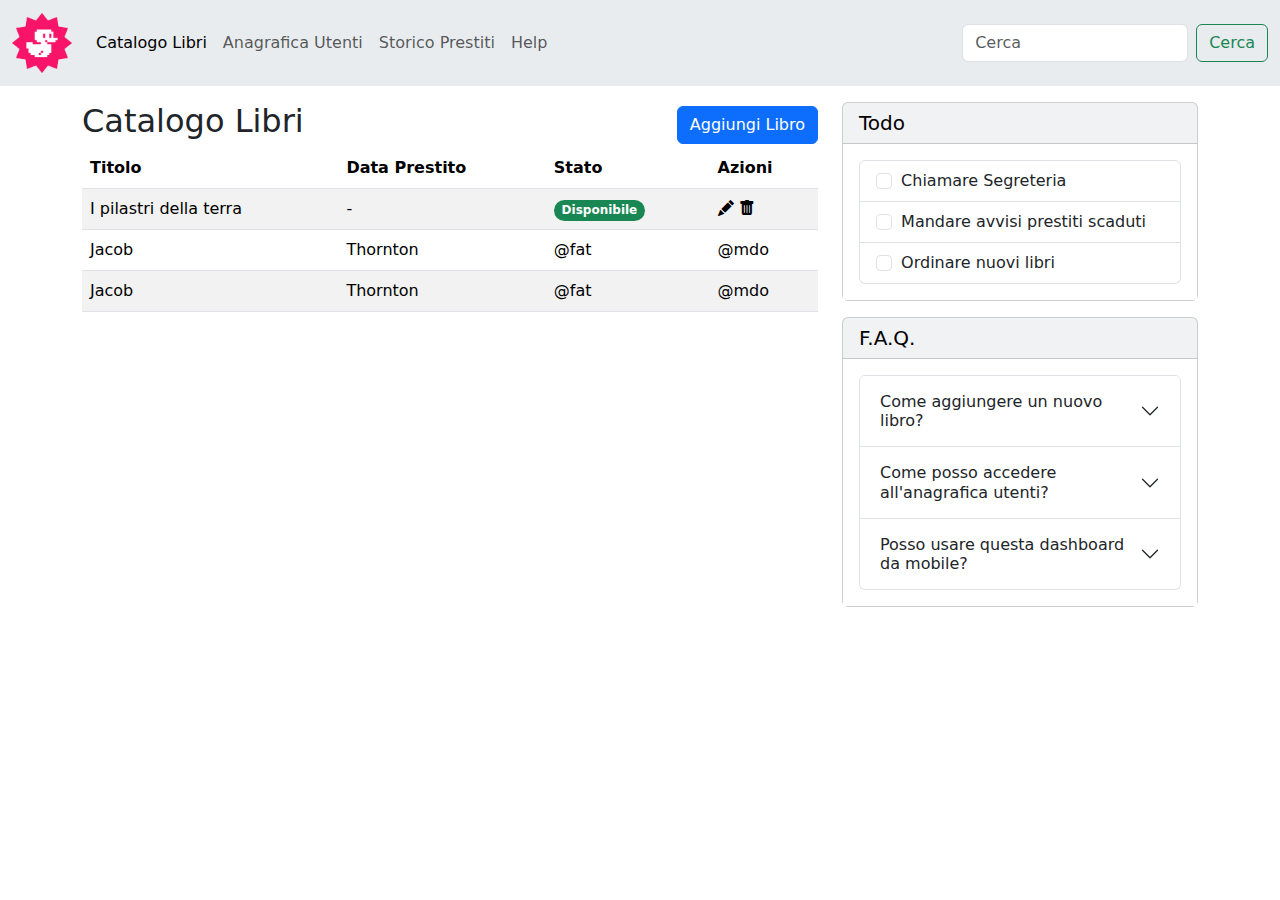
==== index.html @ d2638d70 "ADD: Base Layout and BS components" ====
<!DOCTYPE html>
<html lang="it">
<head>
   <meta charset="UTF-8">
   <meta name="viewport" content="width=device-width, initial-scale=1.0">
   <title>Bootstrap Dashboard</title>
   <link rel="stylesheet" href="/./css/style.css">
   <link href="https://cdn.jsdelivr.net/npm/bootstrap@5.3.3/dist/css/bootstrap.min.css" rel="stylesheet" integrity="sha384-QWTKZyjpPEjISv5WaRU9OFeRpok6YctnYmDr5pNlyT2bRjXh0JMhjY6hW+ALEwIH" crossorigin="anonymous">
   <link rel="stylesheet" href="https://cdn.jsdelivr.net/npm/bootstrap-icons@1.11.3/font/bootstrap-icons.min.css">
</head>

<body>
   <header>
      <nav class="navbar navbar-expand-lg bg-dark bg-body-secondary">
         <div class="container-fluid">
           <a class="navbar-brand" href="./">
               <img src="./img/duck.png" alt="Bootstrap Dashboard Home" width="60rem">
           </a>
           <button class="navbar-toggler" type="button" data-bs-toggle="collapse" data-bs-target="#navbarSupportedContent" aria-controls="navbarSupportedContent" aria-expanded="false" aria-label="Toggle navigation">
             <span class="navbar-toggler-icon"></span>
           </button>
           <div class="collapse navbar-collapse" id="navbarSupportedContent">
             <ul class="navbar-nav me-auto mb-2 mb-lg-0">
               <li class="nav-item">
                 <a class="nav-link active" aria-current="page" href="#">Catalogo Libri</a>
               </li>
               <li class="nav-item">
                 <a class="nav-link" href="#">Anagrafica Utenti</a>
               </li>
               <li class="nav-item">
                 <a class="nav-link " href ="#">Storico Prestiti</a>
               </li>
               <li class="nav-item">
                  <a class="nav-link " href ="#">Help</a>
                </li>
             </ul>
             <form class="d-flex" role="search">
               <input class="form-control me-2" type="search" placeholder="Cerca" aria-label="Search">
               <button class="btn btn-outline-success" type="submit">Cerca</button>
             </form>
           </div>
         </div>
       </nav>
   </header>

   <section>
      <div class="container py-3">
         <div class="row">
            <div class="col-lg-8">
               <div class="d-flex justify-content-between align-items-center">
                  <h2>Catalogo Libri</h2>
                  <button type="button" class="btn btn-primary">Aggiungi Libro</button>
               </div>
               <div>
                  <table class="table table-striped">
                     <thead>
                       <tr>
                         <th scope="col" colspan="1">Titolo</th>
                         <th scope="col">Data Prestito</th>
                         <th scope="col">Stato</th>
                         <th scope="col">Azioni</th>
                       </tr>
                     </thead>
                     <tbody>
                       <tr>
                         <td colspan="1">I pilastri della terra</td>
                         <td>-</td>
                         <td><span class="badge rounded-pill text-bg-success">Disponibile</span></td>
                         <td>
                           <i class="bi bi-pencil-fill"></i>
                           <i class="bi bi-trash-fill"></i>
                         </td>
                       </tr>
                       <tr>
                         <td>Jacob</td>
                         <td>Thornton</td>
                         <td>@fat</td>
                         <td>@mdo</td>
                       </tr>
                       <tr>
                         <td>Jacob</td>
                         <td>Thornton</td>
                         <td>@fat</td>
                         <td>@mdo</td>
                       </tr>
                     </tbody>
                   </table>
               </div>
            </div>

            <div class="col-lg-4">
               <div class="card text-bg-light mb-3">
                  <div class="card-header h5">Todo</div>
                  <div class="card-body bg-white">
                     <ul class="list-group">
                        <li class="list-group-item">
                           <input class="form-check-input me-1" type="checkbox" value="" id="firstCheckbox">
                           <label class="form-check-label" for="firstCheckbox">Chiamare Segreteria</label>
                        </li>
                        <li class="list-group-item">
                           <input class="form-check-input me-1" type="checkbox" value="" id="secondCheckbox">
                           <label class="form-check-label" for="secondCheckbox">Mandare avvisi prestiti scaduti</label>
                        </li>
                        <li class="list-group-item">
                           <input class="form-check-input me-1" type="checkbox" value="" id="thirdCheckbox">
                           <label class="form-check-label" for="thirdCheckbox">Ordinare nuovi libri</label>
                        </li>
                        </ul>
                  </div>
               </div>
               <div class="card text-bg-light mb-3">
                  <div class="card-header h5">F.A.Q.</div>
                  <div class="card-body bg-white">
                     <div class="accordion" id="accordionExample">
                        <div class="accordion-item">
                          <h2 class="accordion-header">
                            <button class="accordion-button collapsed" type="button" data-bs-toggle="collapse" data-bs-target="#collapseOne" aria-expanded="false" aria-controls="collapseOne">
                              Come aggiungere un nuovo libro?
                            </button>
                          </h2>
                          <div id="collapseOne" class="accordion-collapse collapse" data-bs-parent="#accordionExample">
                            <div class="accordion-body">
                              Lorem ipsum dolor sit amet consectetur adipisicing elit. Amet, voluptate.
                            </div>
                          </div>
                        </div>
                        <div class="accordion-item">
                          <h2 class="accordion-header">
                            <button class="accordion-button collapsed" type="button" data-bs-toggle="collapse" data-bs-target="#collapseTwo" aria-expanded="false" aria-controls="collapseTwo">
                              Come posso accedere all'anagrafica utenti?
                            </button>
                          </h2>
                          <div id="collapseTwo" class="accordion-collapse collapse" data-bs-parent="#accordionExample">
                            <div class="accordion-body">
                              Lorem ipsum, dolor sit amet consectetur adipisicing elit. Alias ducimus corporis facere perspiciatis impedit nihil quaerat odio, praesentium officia maiores.
                            </div>
                          </div>
                        </div>
                        <div class="accordion-item">
                          <h2 class="accordion-header">
                            <button class="accordion-button collapsed" type="button" data-bs-toggle="collapse" data-bs-target="#collapseThree" aria-expanded="false" aria-controls="collapseThree">
                              Posso usare questa dashboard da mobile?
                            </button>
                          </h2>
                          <div id="collapseThree" class="accordion-collapse collapse" data-bs-parent="#accordionExample">
                            <div class="accordion-body">
                              Lorem ipsum dolor sit amet, consectetur adipisicing elit. Officia, vitae!
                            </div>
                          </div>
                        </div>
                      </div>
                  </div>
                </div>
            </div>
         </div>
      </div>

      <!-- <div class="container py-3">
         <div class="row justify-content-between">
            <div class="col-4">
               
            </div>   
            <div class="col-4">
               <button type="button" class="btn btn-primary">Aggiungi Libro</button>
            </div>
         </div>
      </div>

      <div class="container">
         <div class="row">
            <div class="col-lg-8">
               <table class="table table-striped">
                  <thead>
                    <tr>
                      <th scope="col">Titolo</th>
                      <th scope="col">Data Prestito</th>
                      <th scope="col">Stato</th>
                      <th scope="col">Azioni</th>
                    </tr>
                  </thead>
                  <tbody>
                    <tr>
                      <td>I pilastri della terra</td>
                      <td>-</td>
                      <td><span class="badge rounded-pill text-bg-success">Disponibile</span></td>
                      <td></td>
                    </tr>
                    <tr>
                      <td>Jacob</td>
                      <td>Thornton</td>
                      <td>@fat</td>
                      <td>@mdo</td>
                    </tr>
                    <tr>
                      <td>Jacob</td>
                      <td>Thornton</td>
                      <td>@fat</td>
                      <td>@mdo</td>
                    </tr>
                  </tbody>
                </table>
            </div>
         </div>
      </div> -->
   </section>

   <script src="https://cdn.jsdelivr.net/npm/bootstrap@5.3.3/dist/js/bootstrap.bundle.min.js" integrity="sha384-YvpcrYf0tY3lHB60NNkmXc5s9fDVZLESaAA55NDzOxhy9GkcIdslK1eN7N6jIeHz" crossorigin="anonymous"></script>
</body>
</html>
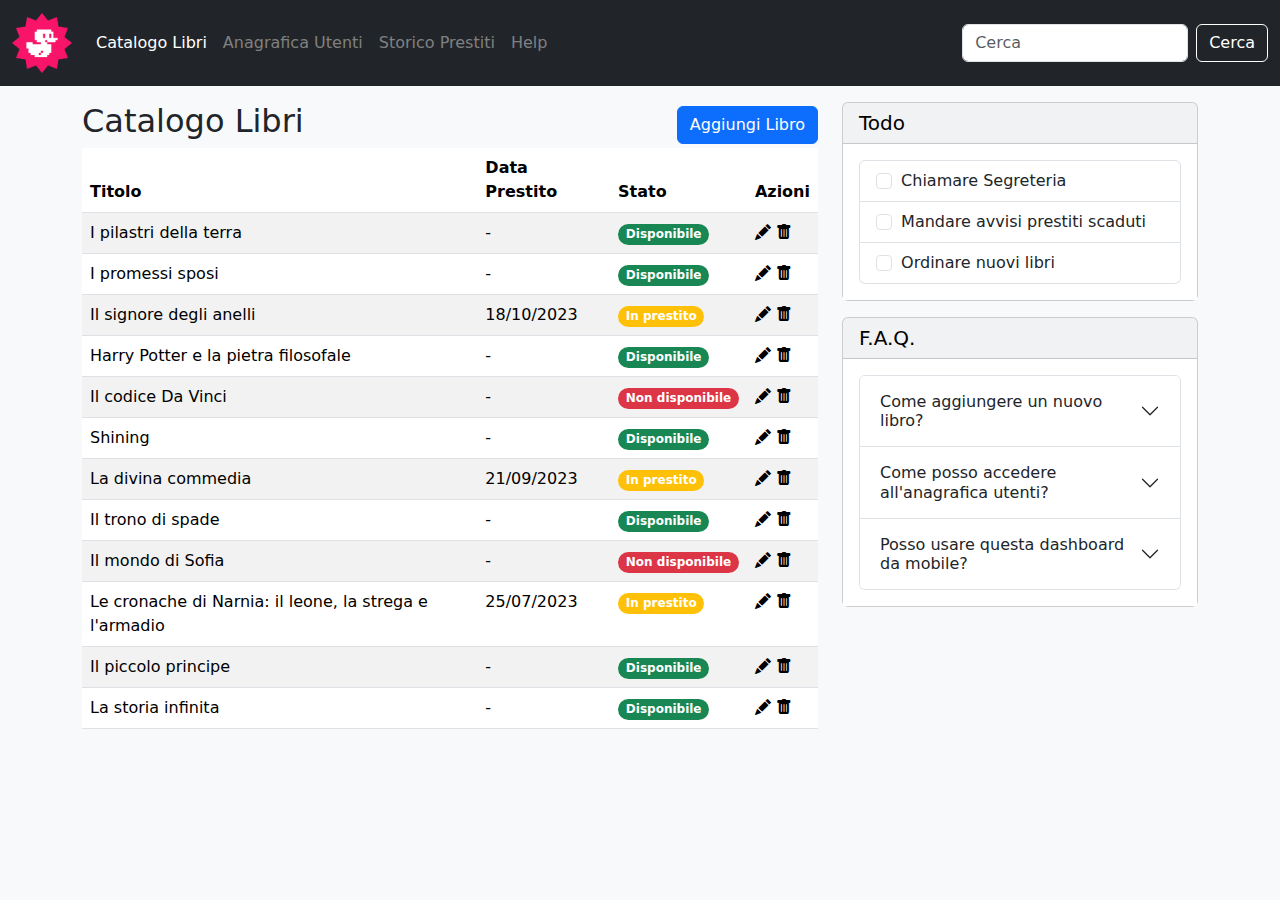
==== commit 204a2e0a: "ADD: completed add_book.html, style. Code Cleaned and Commented" ====
--- a/index.html
+++ b/index.html
@@ -4,14 +4,15 @@
    <meta charset="UTF-8">
    <meta name="viewport" content="width=device-width, initial-scale=1.0">
    <title>Bootstrap Dashboard</title>
-   <link rel="stylesheet" href="/./css/style.css">
    <link href="https://cdn.jsdelivr.net/npm/bootstrap@5.3.3/dist/css/bootstrap.min.css" rel="stylesheet" integrity="sha384-QWTKZyjpPEjISv5WaRU9OFeRpok6YctnYmDr5pNlyT2bRjXh0JMhjY6hW+ALEwIH" crossorigin="anonymous">
    <link rel="stylesheet" href="https://cdn.jsdelivr.net/npm/bootstrap-icons@1.11.3/font/bootstrap-icons.min.css">
+   <link rel="stylesheet" href="/./css/style.css">
 </head>
 
-<body>
+<body class="bg-light">
    <header>
-      <nav class="navbar navbar-expand-lg bg-dark bg-body-secondary">
+      <!-- Navbar -->
+      <nav class="navbar navbar-expand-lg bg-dark">
          <div class="container-fluid">
            <a class="navbar-brand" href="./">
                <img src="./img/duck.png" alt="Bootstrap Dashboard Home" width="60rem">
@@ -22,7 +23,7 @@
            <div class="collapse navbar-collapse" id="navbarSupportedContent">
              <ul class="navbar-nav me-auto mb-2 mb-lg-0">
                <li class="nav-item">
-                 <a class="nav-link active" aria-current="page" href="#">Catalogo Libri</a>
+                 <a class="nav-link active" aria-current="page" href="./index.html">Catalogo Libri</a>
                </li>
                <li class="nav-item">
                  <a class="nav-link" href="#">Anagrafica Utenti</a>
@@ -36,59 +37,163 @@
              </ul>
              <form class="d-flex" role="search">
                <input class="form-control me-2" type="search" placeholder="Cerca" aria-label="Search">
-               <button class="btn btn-outline-success" type="submit">Cerca</button>
+               <button class="btn btn-dark" type="submit" style="border: 1px solid white;">Cerca</button>
              </form>
            </div>
          </div>
        </nav>
    </header>
-
+   <!-- Central Section -->
    <section>
       <div class="container py-3">
          <div class="row">
             <div class="col-lg-8">
                <div class="d-flex justify-content-between align-items-center">
                   <h2>Catalogo Libri</h2>
-                  <button type="button" class="btn btn-primary">Aggiungi Libro</button>
+                  <a href="./add_book.html"> 
+                     <button type="button" class="btn btn-primary">Aggiungi Libro</button>
+                  </a>
                </div>
                <div>
+                  <!-- Start of Book Table -->
                   <table class="table table-striped">
                      <thead>
                        <tr>
-                         <th scope="col" colspan="1">Titolo</th>
-                         <th scope="col">Data Prestito</th>
+                         <th scope="col">Titolo</th>
+                         <th scope="col" class="d-none d-sm-table-cell">Data Prestito</th>
                          <th scope="col">Stato</th>
                          <th scope="col">Azioni</th>
                        </tr>
                      </thead>
                      <tbody>
+                        <!-- Table Row 1 -->
                        <tr>
-                         <td colspan="1">I pilastri della terra</td>
-                         <td>-</td>
+                         <td>I pilastri della terra</td>
+                         <td class="d-none d-sm-table-cell">-</td>
                          <td><span class="badge rounded-pill text-bg-success">Disponibile</span></td>
                          <td>
-                           <i class="bi bi-pencil-fill"></i>
-                           <i class="bi bi-trash-fill"></i>
+                           <a href="./"><i class="bi bi-pencil-fill"></i></a>
+                           <a href="./"><i class="bi bi-trash-fill"></i></a>
                          </td>
                        </tr>
+                       <!-- Table Row 2 -->
                        <tr>
-                         <td>Jacob</td>
-                         <td>Thornton</td>
-                         <td>@fat</td>
-                         <td>@mdo</td>
-                       </tr>
-                       <tr>
-                         <td>Jacob</td>
-                         <td>Thornton</td>
-                         <td>@fat</td>
-                         <td>@mdo</td>
-                       </tr>
+                        <td>I promessi sposi</td>
+                        <td class="d-none d-sm-table-cell">-</td>
+                        <td><span class="badge rounded-pill text-bg-success">Disponibile</span></td>
+                        <td>
+                           <a href="./"><i class="bi bi-pencil-fill"></i></a>
+                           <a href="./"><i class="bi bi-trash-fill"></i></a>
+                        </td>
+                      </tr>
+                      <!-- Table Row 3 -->
+                      <tr>
+                        <td>Il signore degli anelli</td>
+                        <td class="d-none d-sm-table-cell">18/10/2023</td>
+                        <td><span class="badge rounded-pill text-bg-warning">In prestito</span></td>
+                        <td>
+                           <a href="./"><i class="bi bi-pencil-fill"></i></a>
+                           <a href="./"><i class="bi bi-trash-fill"></i></a>
+                        </td>
+                      </tr>
+                      <!-- Table Row 4 -->
+                      <tr>
+                        <td>Harry Potter e la pietra filosofale</td>
+                        <td class="d-none d-sm-table-cell">-</td>
+                        <td><span class="badge rounded-pill text-bg-success">Disponibile</span></td>
+                        <td>
+                           <a href="./"><i class="bi bi-pencil-fill"></i></a>
+                           <a href="./"><i class="bi bi-trash-fill"></i></a>
+                        </td>
+                      </tr>
+                      <!-- Table Row 5 -->
+                      <tr>
+                        <td>Il codice Da Vinci</td>
+                        <td class="d-none d-sm-table-cell">-</td>
+                        <td><span class="badge rounded-pill text-bg-danger">Non disponibile</span></td>
+                        <td>
+                           <a href="./"><i class="bi bi-pencil-fill"></i></a>
+                           <a href="./"><i class="bi bi-trash-fill"></i></a>
+                        </td>
+                      </tr>
+                      <!-- Table Row 6 -->
+                      <tr>
+                        <td>Shining</td>
+                        <td class="d-none d-sm-table-cell">-</td>
+                        <td><span class="badge rounded-pill text-bg-success">Disponibile</span></td>
+                        <td>
+                           <a href="./"><i class="bi bi-pencil-fill"></i></a>
+                           <a href="./"><i class="bi bi-trash-fill"></i></a>
+                        </td>
+                      </tr>
+                      <!-- Table Row 7 -->
+                      <tr>
+                        <td>La divina commedia</td>
+                        <td class="d-none d-sm-table-cell">21/09/2023</td>
+                        <td><span class="badge rounded-pill text-bg-warning">In prestito</span></td>
+                        <td>
+                           <a href="./"><i class="bi bi-pencil-fill"></i></a>
+                           <a href="./"><i class="bi bi-trash-fill"></i></a>
+                        </td>
+                      </tr>
+                      <!-- Table Row 8 -->
+                      <tr>
+                        <td>Il trono di spade</td>
+                        <td class="d-none d-sm-table-cell">-</td>
+                        <td><span class="badge rounded-pill text-bg-success">Disponibile</span></td>
+                        <td>
+                           <a href="./"><i class="bi bi-pencil-fill"></i></a>
+                           <a href="./"><i class="bi bi-trash-fill"></i></a>
+                        </td>
+                      </tr>
+                      <!-- Table Row 9 -->
+                      <tr>
+                        <td>Il mondo di Sofia</td>
+                        <td class="d-none d-sm-table-cell">-</td>
+                        <td><span class="badge rounded-pill text-bg-danger">Non disponibile</span></td>
+                        <td>
+                           <a href="./"><i class="bi bi-pencil-fill"></i></a>
+                           <a href="./"><i class="bi bi-trash-fill"></i></a>
+                        </td>
+                      </tr>
+                      <!-- Table Row 10 -->
+                      <tr>
+                        <td>Le cronache di Narnia: il leone, la strega e l'armadio</td>
+                        <td class="d-none d-sm-table-cell">25/07/2023</td>
+                        <td><span class="badge rounded-pill text-bg-warning">In prestito</span></td>
+                        <td>
+                           <a href="./"><i class="bi bi-pencil-fill"></i></a>
+                           <a href="./"><i class="bi bi-trash-fill"></i></a>
+                        </td>
+                      </tr>
+                      <!-- Table Row 11 -->
+                      <tr>
+                        <td>Il piccolo principe</td>
+                        <td class="d-none d-sm-table-cell">-</td>
+                        <td><span class="badge rounded-pill text-bg-success">Disponibile</span></td>
+                        <td>
+                           <a href="./"><i class="bi bi-pencil-fill"></i></a>
+                           <a href="./"><i class="bi bi-trash-fill"></i></a>
+                        </td>
+                      </tr>
+                      <!-- Table Row 12 -->
+                      <tr>
+                        <td>La storia infinita</td>
+                        <td class="d-none d-sm-table-cell">-</td>
+                        <td><span class="badge rounded-pill text-bg-success">Disponibile</span></td>
+                        <td>
+                           <a href="./"><i class="bi bi-pencil-fill"></i></a>
+                           <a href="./"><i class="bi bi-trash-fill"></i></a>
+                        </td>
+                      </tr>
                      </tbody>
                    </table>
+                   <!-- End of Book Table -->
                </div>
             </div>
 
             <div class="col-lg-4">
+               <!-- Todo Section -->
                <div class="card text-bg-light mb-3">
                   <div class="card-header h5">Todo</div>
                   <div class="card-body bg-white">
@@ -108,6 +213,7 @@
                         </ul>
                   </div>
                </div>
+               <!-- FAQ Section -->
                <div class="card text-bg-light mb-3">
                   <div class="card-header h5">F.A.Q.</div>
                   <div class="card-body bg-white">
@@ -154,54 +260,6 @@
             </div>
          </div>
       </div>
-
-      <!-- <div class="container py-3">
-         <div class="row justify-content-between">
-            <div class="col-4">
-               
-            </div>   
-            <div class="col-4">
-               <button type="button" class="btn btn-primary">Aggiungi Libro</button>
-            </div>
-         </div>
-      </div>
-
-      <div class="container">
-         <div class="row">
-            <div class="col-lg-8">
-               <table class="table table-striped">
-                  <thead>
-                    <tr>
-                      <th scope="col">Titolo</th>
-                      <th scope="col">Data Prestito</th>
-                      <th scope="col">Stato</th>
-                      <th scope="col">Azioni</th>
-                    </tr>
-                  </thead>
-                  <tbody>
-                    <tr>
-                      <td>I pilastri della terra</td>
-                      <td>-</td>
-                      <td><span class="badge rounded-pill text-bg-success">Disponibile</span></td>
-                      <td></td>
-                    </tr>
-                    <tr>
-                      <td>Jacob</td>
-                      <td>Thornton</td>
-                      <td>@fat</td>
-                      <td>@mdo</td>
-                    </tr>
-                    <tr>
-                      <td>Jacob</td>
-                      <td>Thornton</td>
-                      <td>@fat</td>
-                      <td>@mdo</td>
-                    </tr>
-                  </tbody>
-                </table>
-            </div>
-         </div>
-      </div> -->
    </section>
 
    <script src="https://cdn.jsdelivr.net/npm/bootstrap@5.3.3/dist/js/bootstrap.bundle.min.js" integrity="sha384-YvpcrYf0tY3lHB60NNkmXc5s9fDVZLESaAA55NDzOxhy9GkcIdslK1eN7N6jIeHz" crossorigin="anonymous"></script>
--- a/css/style.css
+++ b/css/style.css
@@ -0,0 +1,27 @@
+/* Mantiene Checkbox e label allineate nel Todo */
+ul label {
+   display:inline;
+}
+
+/* Navbar Styling */
+.nav-link {
+   color: grey;
+}
+
+.nav-link.active {
+   color:white !important;
+}
+
+.navbar a:hover {
+   color: white;
+}
+
+/* Yellow Label with White Text */
+.text-bg-warning {
+   color:white !important;
+}
+
+/* Pencil and Trash icon in black while in an anchor */
+td a {
+   color:black;
+}